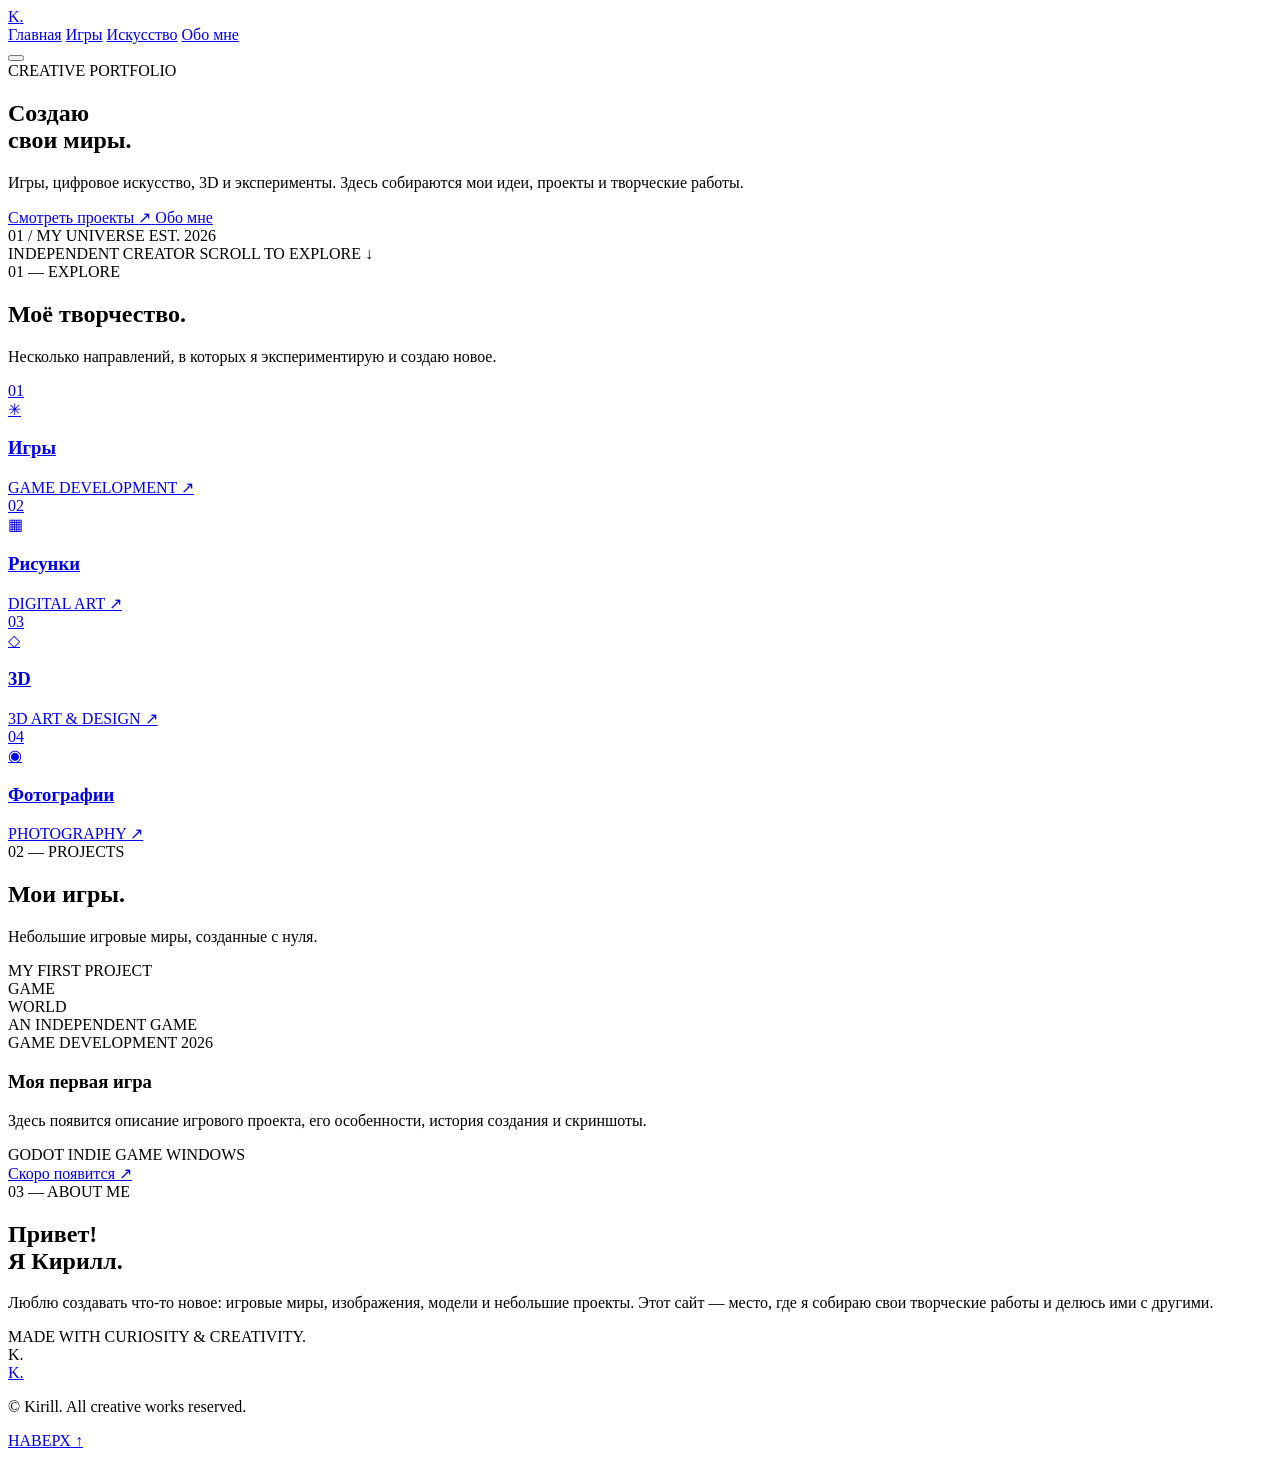
==== index.html @ c707ecc8 "Add files via upload" ====
<!DOCTYPE html>
<html lang="ru">
<head>
    <meta charset="UTF-8">
    <meta name="viewport" content="width=device-width, initial-scale=1.0">

    <title>Kirill — Creative Portfolio</title>
    <meta name="description" content="Игры, цифровое искусство, 3D и фотографии. Творческое портфолио Кирилла.">

    <link rel="stylesheet" href="style.css">
    <script src="script.js" defer></script>
</head>

<body>

    <header class="header">
        <a href="#" class="logo">K<span>.</span></a>

        <nav class="navigation" id="navigation">
            <a href="#home">Главная</a>
            <a href="#games">Игры</a>
            <a href="#art">Искусство</a>
            <a href="#about">Обо мне</a>
        </nav>

        <button class="menu-toggle" id="menuToggle" aria-label="Открыть меню">
            <span></span>
            <span></span>
        </button>
    </header>


    <main>

        <!-- ГЛАВНАЯ -->

        <section class="hero" id="home">

            <div class="hero-content">

                <div class="eyebrow">
                    <span class="status-dot"></span>
                    CREATIVE PORTFOLIO
                </div>

                <h1>
                    Создаю<br>
                    <span>свои миры.</span>
                </h1>

                <p class="hero-description">
                    Игры, цифровое искусство, 3D и эксперименты.
                    Здесь собираются мои идеи, проекты и творческие работы.
                </p>

                <div class="hero-buttons">
                    <a href="#games" class="button button-primary">
                        Смотреть проекты <span>↗</span>
                    </a>

                    <a href="#about" class="button button-secondary">
                        Обо мне
                    </a>
                </div>

            </div>

            <div class="hero-art">
                <div class="art-orbit orbit-one"></div>
                <div class="art-orbit orbit-two"></div>

                <div class="art-sphere">
                    <div class="sphere-light"></div>
                </div>

                <div class="art-caption">
                    <span>01 / MY UNIVERSE</span>
                    <span>EST. 2026</span>
                </div>
            </div>

            <div class="hero-bottom">
                <span>INDEPENDENT CREATOR</span>
                <span>SCROLL TO EXPLORE ↓</span>
            </div>

        </section>


        <!-- НАПРАВЛЕНИЯ -->

        <section class="section" id="art">

            <div class="section-heading">
                <div>
                    <span class="section-label">01 — EXPLORE</span>
                    <h2>Моё творчество<span>.</span></h2>
                </div>

                <p>
                    Несколько направлений, в которых
                    я экспериментирую и создаю новое.
                </p>
            </div>


            <div class="category-grid">

                <a href="#games" class="category-card category-games">
                    <div class="category-number">01</div>
                    <div class="category-symbol">✳</div>
                    <div class="category-info">
                        <h3>Игры</h3>
                        <span>GAME DEVELOPMENT ↗</span>
                    </div>
                </a>

                <a href="#art" class="category-card category-pixel">
                    <div class="category-number">02</div>
                    <div class="category-symbol">▦</div>
                    <div class="category-info">
                        <h3>Рисунки</h3>
                        <span>DIGITAL ART ↗</span>
                    </div>
                </a>

                <a href="#art" class="category-card category-3d">
                    <div class="category-number">03</div>
                    <div class="category-symbol">◇</div>
                    <div class="category-info">
                        <h3>3D</h3>
                        <span>3D ART & DESIGN ↗</span>
                    </div>
                </a>

                <a href="#art" class="category-card category-photo">
                    <div class="category-number">04</div>
                    <div class="category-symbol">◉</div>
                    <div class="category-info">
                        <h3>Фотографии</h3>
                        <span>PHOTOGRAPHY ↗</span>
                    </div>
                </a>

            </div>

        </section>


        <!-- ИГРЫ -->

        <section class="section games-section" id="games">

            <div class="section-heading">
                <div>
                    <span class="section-label">02 — PROJECTS</span>
                    <h2>Мои игры<span>.</span></h2>
                </div>

                <p>
                    Небольшие игровые миры,
                    созданные с нуля.
                </p>
            </div>


            <article class="game-card">

                <div class="game-preview">
                    <div class="game-preview-content">
                        <span class="preview-label">MY FIRST PROJECT</span>
                        <div class="preview-title">GAME<br>WORLD</div>
                        <span class="preview-subtitle">AN INDEPENDENT GAME</span>
                    </div>
                </div>

                <div class="game-info">

                    <div class="game-meta">
                        <span>GAME DEVELOPMENT</span>
                        <span>2026</span>
                    </div>

                    <h3>Моя первая игра</h3>

                    <p>
                        Здесь появится описание игрового проекта,
                        его особенности, история создания и скриншоты.
                    </p>

                    <div class="game-tags">
                        <span>GODOT</span>
                        <span>INDIE GAME</span>
                        <span>WINDOWS</span>
                    </div>

                    <a href="#" class="text-link">
                        Скоро появится <span>↗</span>
                    </a>

                </div>

            </article>

        </section>


        <!-- ОБО МНЕ -->

        <section class="about-section" id="about">

            <div class="about-content">

                <span class="section-label">03 — ABOUT ME</span>

                <h2>
                    Привет!<br>
                    Я <span>Кирилл.</span>
                </h2>

                <p>
                    Люблю создавать что-то новое:
                    игровые миры, изображения, модели и небольшие проекты.
                    Этот сайт — место, где я собираю свои творческие работы
                    и делюсь ими с другими.
                </p>

                <div class="about-note">
                    MADE WITH CURIOSITY & CREATIVITY.
                </div>

            </div>

            <div class="about-decoration">
                <div class="decoration-circle">K.</div>
            </div>

        </section>

    </main>


    <!-- ПОДВАЛ -->

    <footer class="footer">

        <a href="#home" class="logo">K<span>.</span></a>

        <p>© <span id="year"></span> Kirill. All creative works reserved.</p>

        <a href="#home" class="back-top">НАВЕРХ ↑</a>

    </footer>

</body>
</html>
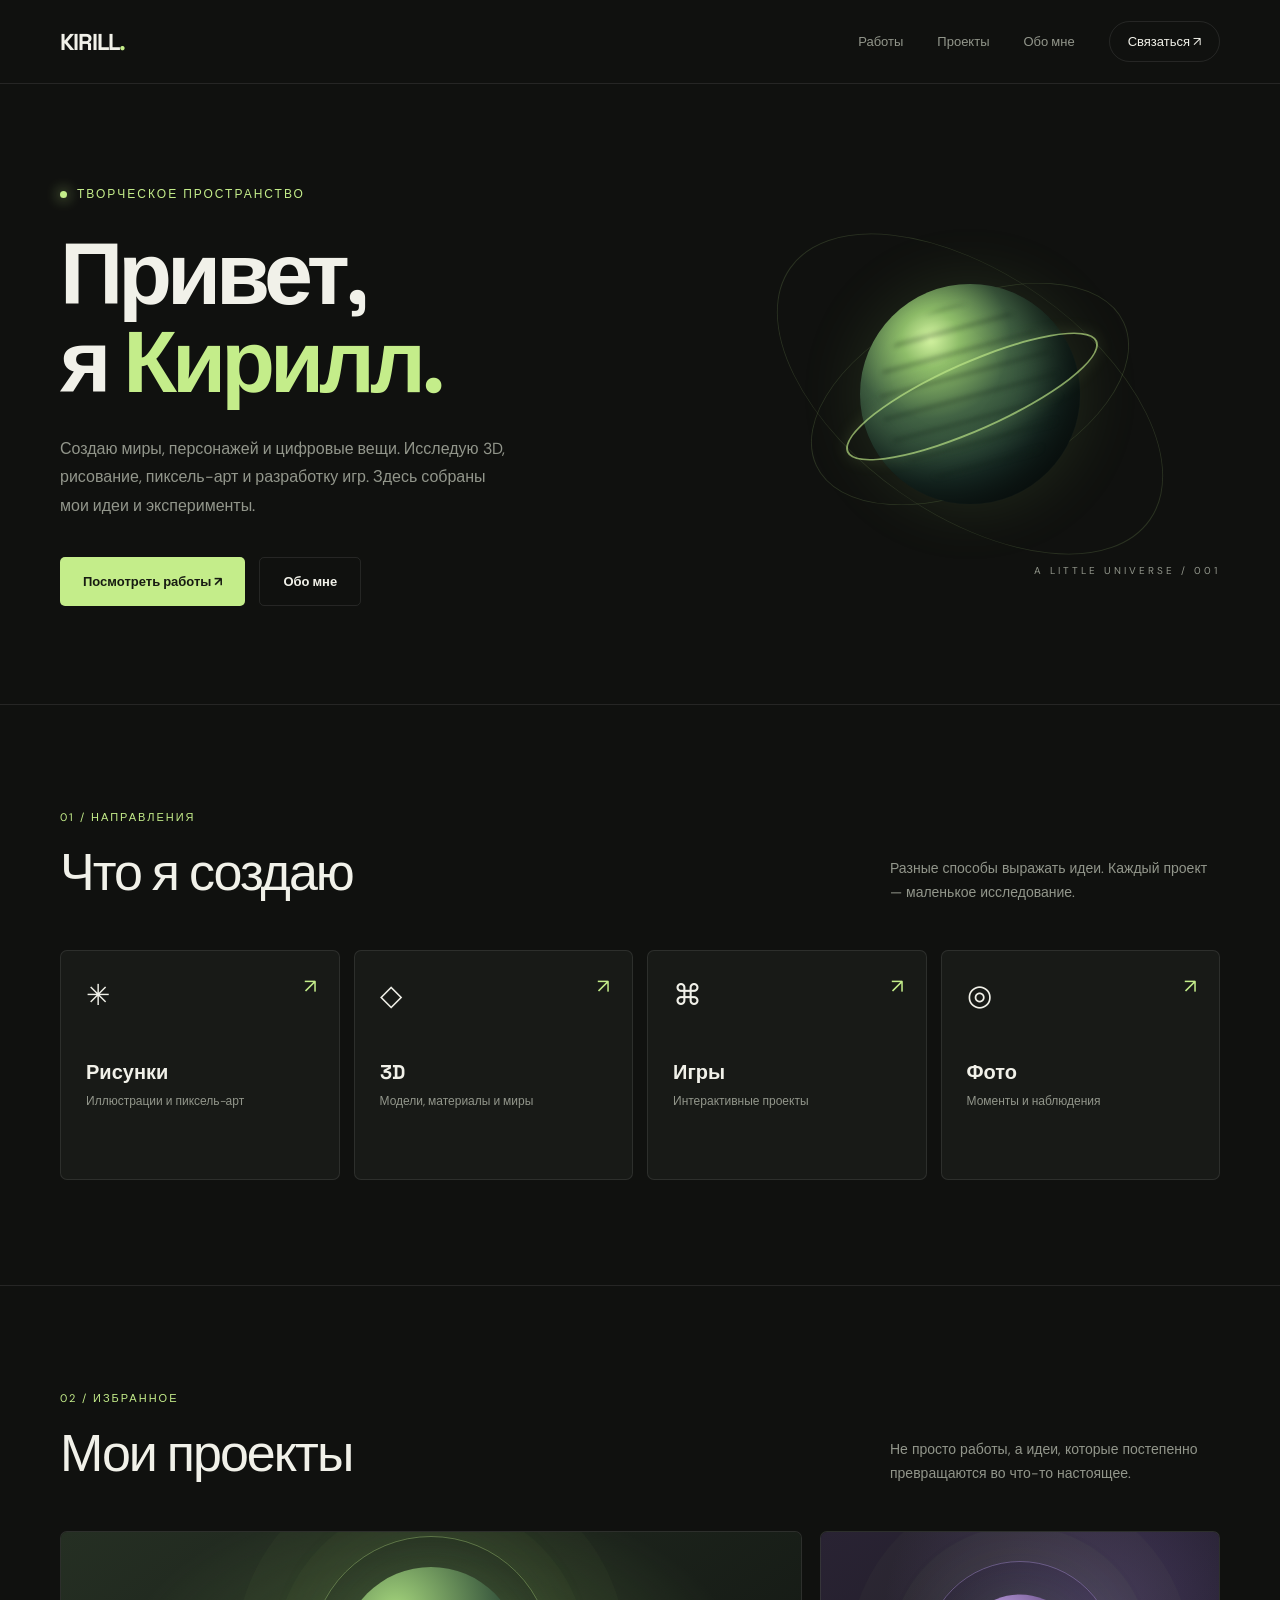
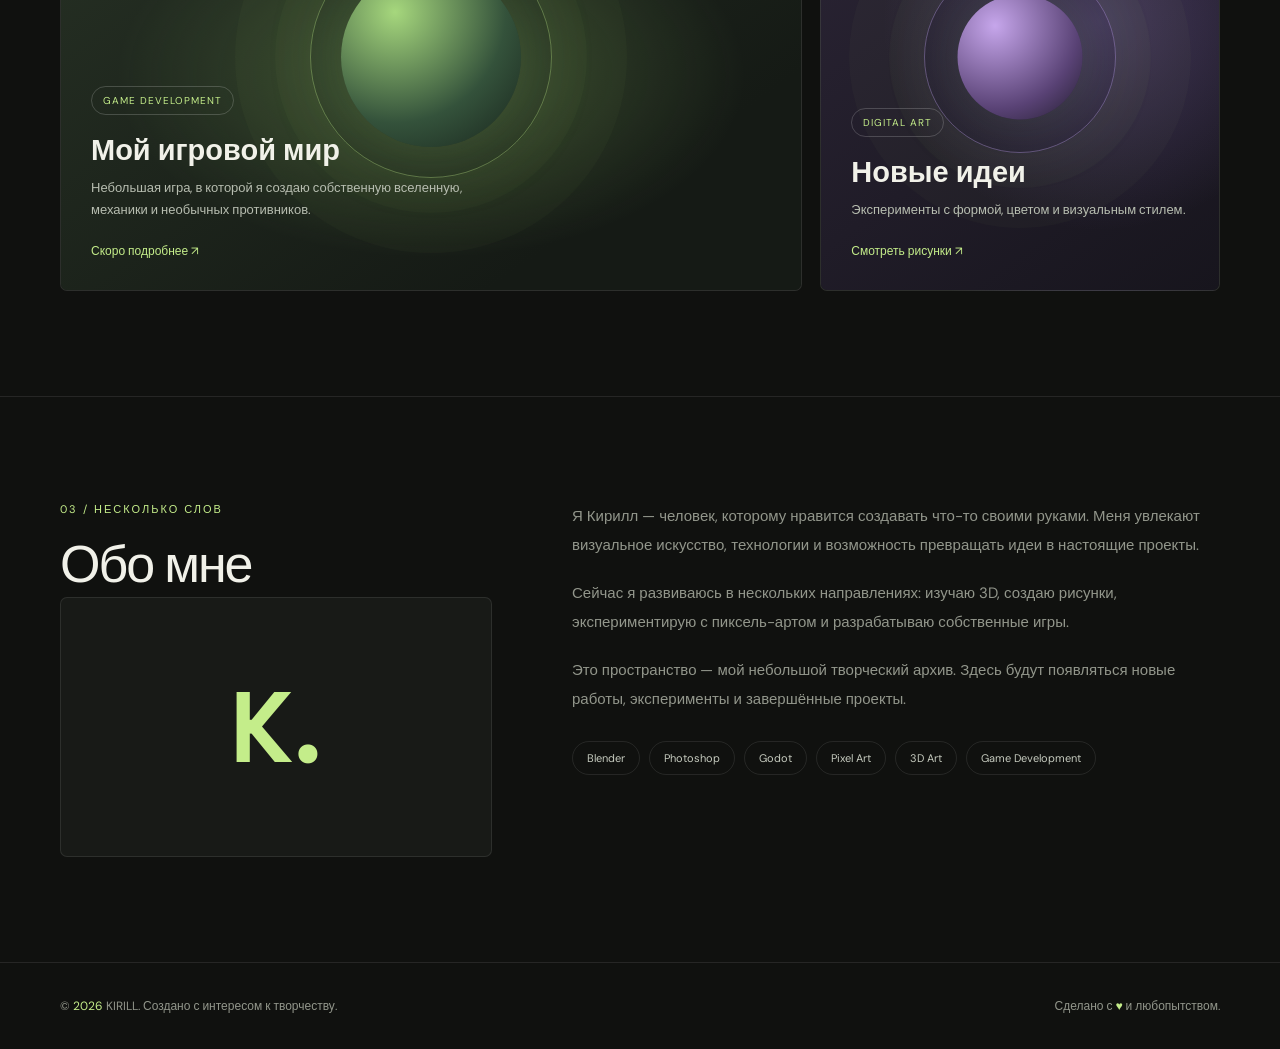
==== commit 228ac8bd: "Create index.html" ====
--- a/index.html
+++ b/index.html
@@ -1,257 +1,924 @@
-
-<!DOCTYPE html>
-<html lang="ru">
-<head>
-    <meta charset="UTF-8">
-    <meta name="viewport" content="width=device-width, initial-scale=1.0">
-
-    <title>Kirill — Creative Portfolio</title>
-    <meta name="description" content="Игры, цифровое искусство, 3D и фотографии. Творческое портфолио Кирилла.">
-
-    <link rel="stylesheet" href="style.css">
-    <script src="script.js" defer></script>
-</head>
-
-<body>
-
-    <header class="header">
-        <a href="#" class="logo">K<span>.</span></a>
-
-        <nav class="navigation" id="navigation">
-            <a href="#home">Главная</a>
-            <a href="#games">Игры</a>
-            <a href="#art">Искусство</a>
-            <a href="#about">Обо мне</a>
-        </nav>
-
-        <button class="menu-toggle" id="menuToggle" aria-label="Открыть меню">
-            <span></span>
-            <span></span>
-        </button>
-    </header>
-
-
-    <main>
-
-        <!-- ГЛАВНАЯ -->
-
-        <section class="hero" id="home">
-
-            <div class="hero-content">
-
-                <div class="eyebrow">
-                    <span class="status-dot"></span>
-                    CREATIVE PORTFOLIO
-                </div>
-
-                <h1>
-                    Создаю<br>
-                    <span>свои миры.</span>
-                </h1>
-
-                <p class="hero-description">
-                    Игры, цифровое искусство, 3D и эксперименты.
-                    Здесь собираются мои идеи, проекты и творческие работы.
-                </p>
-
-                <div class="hero-buttons">
-                    <a href="#games" class="button button-primary">
-                        Смотреть проекты <span>↗</span>
-                    </a>
-
-                    <a href="#about" class="button button-secondary">
-                        Обо мне
-                    </a>
-                </div>
-
-            </div>
-
-            <div class="hero-art">
-                <div class="art-orbit orbit-one"></div>
-                <div class="art-orbit orbit-two"></div>
-
-                <div class="art-sphere">
-                    <div class="sphere-light"></div>
-                </div>
-
-                <div class="art-caption">
-                    <span>01 / MY UNIVERSE</span>
-                    <span>EST. 2026</span>
-                </div>
-            </div>
-
-            <div class="hero-bottom">
-                <span>INDEPENDENT CREATOR</span>
-                <span>SCROLL TO EXPLORE ↓</span>
-            </div>
-
-        </section>
-
-
-        <!-- НАПРАВЛЕНИЯ -->
-
-        <section class="section" id="art">
-
-            <div class="section-heading">
-                <div>
-                    <span class="section-label">01 — EXPLORE</span>
-                    <h2>Моё творчество<span>.</span></h2>
-                </div>
-
-                <p>
-                    Несколько направлений, в которых
-                    я экспериментирую и создаю новое.
-                </p>
-            </div>
-
-
-            <div class="category-grid">
-
-                <a href="#games" class="category-card category-games">
-                    <div class="category-number">01</div>
-                    <div class="category-symbol">✳</div>
-                    <div class="category-info">
-                        <h3>Игры</h3>
-                        <span>GAME DEVELOPMENT ↗</span>
-                    </div>
-                </a>
-
-                <a href="#art" class="category-card category-pixel">
-                    <div class="category-number">02</div>
-                    <div class="category-symbol">▦</div>
-                    <div class="category-info">
-                        <h3>Рисунки</h3>
-                        <span>DIGITAL ART ↗</span>
-                    </div>
-                </a>
-
-                <a href="#art" class="category-card category-3d">
-                    <div class="category-number">03</div>
-                    <div class="category-symbol">◇</div>
-                    <div class="category-info">
-                        <h3>3D</h3>
-                        <span>3D ART & DESIGN ↗</span>
-                    </div>
-                </a>
-
-                <a href="#art" class="category-card category-photo">
-                    <div class="category-number">04</div>
-                    <div class="category-symbol">◉</div>
-                    <div class="category-info">
-                        <h3>Фотографии</h3>
-                        <span>PHOTOGRAPHY ↗</span>
-                    </div>
-                </a>
-
-            </div>
-
-        </section>
-
-
-        <!-- ИГРЫ -->
-
-        <section class="section games-section" id="games">
-
-            <div class="section-heading">
-                <div>
-                    <span class="section-label">02 — PROJECTS</span>
-                    <h2>Мои игры<span>.</span></h2>
-                </div>
-
-                <p>
-                    Небольшие игровые миры,
-                    созданные с нуля.
-                </p>
-            </div>
-
-
-            <article class="game-card">
-
-                <div class="game-preview">
-                    <div class="game-preview-content">
-                        <span class="preview-label">MY FIRST PROJECT</span>
-                        <div class="preview-title">GAME<br>WORLD</div>
-                        <span class="preview-subtitle">AN INDEPENDENT GAME</span>
-                    </div>
-                </div>
-
-                <div class="game-info">
-
-                    <div class="game-meta">
-                        <span>GAME DEVELOPMENT</span>
-                        <span>2026</span>
-                    </div>
-
-                    <h3>Моя первая игра</h3>
-
-                    <p>
-                        Здесь появится описание игрового проекта,
-                        его особенности, история создания и скриншоты.
-                    </p>
-
-                    <div class="game-tags">
-                        <span>GODOT</span>
-                        <span>INDIE GAME</span>
-                        <span>WINDOWS</span>
-                    </div>
-
-                    <a href="#" class="text-link">
-                        Скоро появится <span>↗</span>
-                    </a>
-
-                </div>
-
-            </article>
-
-        </section>
-
-
-        <!-- ОБО МНЕ -->
-
-        <section class="about-section" id="about">
-
-            <div class="about-content">
-
-                <span class="section-label">03 — ABOUT ME</span>
-
-                <h2>
-                    Привет!<br>
-                    Я <span>Кирилл.</span>
-                </h2>
-
-                <p>
-                    Люблю создавать что-то новое:
-                    игровые миры, изображения, модели и небольшие проекты.
-                    Этот сайт — место, где я собираю свои творческие работы
-                    и делюсь ими с другими.
-                </p>
-
-                <div class="about-note">
-                    MADE WITH CURIOSITY & CREATIVITY.
-                </div>
-
-            </div>
-
-            <div class="about-decoration">
-                <div class="decoration-circle">K.</div>
-            </div>
-
-        </section>
-
-    </main>
-
-
-    <!-- ПОДВАЛ -->
-
-    <footer class="footer">
-
-        <a href="#home" class="logo">K<span>.</span></a>
-
-        <p>© <span id="year"></span> Kirill. All creative works reserved.</p>
-
-        <a href="#home" class="back-top">НАВЕРХ ↑</a>
-
-    </footer>
-
-</body>
-</html>
+
+<!DOCTYPE html>
+<html lang="ru">
+<head>
+    <meta charset="UTF-8">
+    <meta name="viewport" content="width=device-width, initial-scale=1.0">
+    <meta name="description" content="Творческое портфолио Кирилла — игры, 3D, рисунки и эксперименты.">
+    <title>Кирилл — творческое портфолио</title>
+
+    <link rel="preconnect" href="https://fonts.googleapis.com">
+    <link rel="preconnect" href="https://fonts.gstatic.com" crossorigin>
+    <link href="https://fonts.googleapis.com/css2?family=DM+Sans:wght@400;500;600;700&family=Space+Grotesk:wght@400;500;600;700&display=swap" rel="stylesheet">
+
+    <style>
+        :root {
+            --bg: #10110f;
+            --surface: #181a17;
+            --surface-light: #20231e;
+            --text: #f1f1e9;
+            --muted: #92968b;
+            --accent: #c4ed8a;
+            --border: rgba(255,255,255,0.09);
+        }
+
+        * {
+            margin: 0;
+            padding: 0;
+            box-sizing: border-box;
+        }
+
+        html {
+            scroll-behavior: smooth;
+        }
+
+        body {
+            background: var(--bg);
+            color: var(--text);
+            font-family: 'DM Sans', sans-serif;
+            overflow-x: hidden;
+        }
+
+        a {
+            color: inherit;
+            text-decoration: none;
+        }
+
+        button {
+            font: inherit;
+        }
+
+        .container {
+            width: min(1160px, calc(100% - 48px));
+            margin: 0 auto;
+        }
+
+        /* HEADER */
+
+        header {
+            height: 84px;
+            display: flex;
+            align-items: center;
+            border-bottom: 1px solid var(--border);
+        }
+
+        .nav {
+            display: flex;
+            justify-content: space-between;
+            align-items: center;
+        }
+
+        .logo {
+            font-family: 'Space Grotesk', sans-serif;
+            font-size: 23px;
+            font-weight: 700;
+            letter-spacing: -1px;
+        }
+
+        .logo span {
+            color: var(--accent);
+        }
+
+        .nav-links {
+            display: flex;
+            align-items: center;
+            gap: 34px;
+        }
+
+        .nav-links a {
+            color: var(--muted);
+            font-size: 13px;
+            transition: .2s;
+        }
+
+        .nav-links a:hover {
+            color: var(--accent);
+        }
+
+        .nav-contact {
+            padding: 11px 18px;
+            border: 1px solid var(--border);
+            border-radius: 30px;
+            color: var(--text) !important;
+        }
+
+        .menu-button {
+            display: none;
+            background: none;
+            color: var(--text);
+            border: 0;
+            font-size: 26px;
+            cursor: pointer;
+        }
+
+        /* HERO */
+
+        .hero {
+            min-height: 620px;
+            display: grid;
+            grid-template-columns: 1.1fr .9fr;
+            align-items: center;
+            gap: 50px;
+            padding: 90px 0;
+        }
+
+        .eyebrow {
+            display: inline-flex;
+            align-items: center;
+            gap: 10px;
+            color: var(--accent);
+            font-size: 12px;
+            letter-spacing: 2px;
+            text-transform: uppercase;
+            margin-bottom: 28px;
+        }
+
+        .eyebrow::before {
+            content: "";
+            width: 7px;
+            height: 7px;
+            border-radius: 50%;
+            background: var(--accent);
+            box-shadow: 0 0 14px var(--accent);
+        }
+
+        h1 {
+            font-family: 'Space Grotesk', sans-serif;
+            font-size: clamp(52px, 7vw, 88px);
+            line-height: .99;
+            letter-spacing: -5px;
+            font-weight: 600;
+        }
+
+        h1 span {
+            color: var(--accent);
+        }
+
+        .hero-description {
+            max-width: 450px;
+            color: var(--muted);
+            font-size: 16px;
+            line-height: 1.8;
+            margin-top: 30px;
+        }
+
+        .hero-actions {
+            display: flex;
+            gap: 14px;
+            margin-top: 36px;
+            flex-wrap: wrap;
+        }
+
+        .button {
+            display: inline-flex;
+            align-items: center;
+            justify-content: center;
+            padding: 15px 23px;
+            border-radius: 5px;
+            font-size: 13px;
+            font-weight: 700;
+            transition: .25s;
+        }
+
+        .button-primary {
+            background: var(--accent);
+            color: #171b12;
+        }
+
+        .button-primary:hover {
+            background: #d7ff9e;
+            transform: translateY(-3px);
+        }
+
+        .button-secondary {
+            border: 1px solid var(--border);
+            color: var(--text);
+        }
+
+        .button-secondary:hover {
+            border-color: var(--accent);
+            color: var(--accent);
+        }
+
+        /* HERO ART */
+
+        .hero-art {
+            position: relative;
+            height: 390px;
+            display: flex;
+            align-items: center;
+            justify-content: center;
+        }
+
+        .orbit {
+            position: absolute;
+            width: 340px;
+            height: 340px;
+            border: 1px solid rgba(196,237,138,.15);
+            border-radius: 50%;
+            transform: rotate(-25deg) scaleY(.55);
+        }
+
+        .orbit-two {
+            width: 440px;
+            height: 440px;
+            transform: rotate(35deg) scaleY(.55);
+        }
+
+        .planet {
+            position: relative;
+            width: 220px;
+            height: 220px;
+            border-radius: 50%;
+            background:
+                radial-gradient(circle at 32% 25%, #d5f5a2 0%, #8ebd69 13%, #426344 36%, #1c332c 65%, #111b1a 100%);
+            box-shadow:
+                inset -25px -20px 45px rgba(0,0,0,.65),
+                0 0 65px rgba(154,215,112,.13);
+            animation: float 7s ease-in-out infinite;
+        }
+
+        .planet::before {
+            content: "";
+            position: absolute;
+            inset: 20px;
+            border-radius: 50%;
+            background: repeating-linear-gradient(
+                165deg,
+                transparent 0 18px,
+                rgba(15,30,21,.25) 19px 23px
+            );
+            filter: blur(2px);
+        }
+
+        .planet::after {
+            content: "";
+            position: absolute;
+            width: 270px;
+            height: 65px;
+            border: 2px solid rgba(196,237,138,.65);
+            border-radius: 50%;
+            left: -25px;
+            top: 78px;
+            transform: rotate(-24deg);
+            box-shadow: 0 0 18px rgba(196,237,138,.12);
+        }
+
+        .planet-label {
+            position: absolute;
+            bottom: 12px;
+            right: 0;
+            color: var(--muted);
+            font-size: 10px;
+            letter-spacing: 3px;
+        }
+
+        @keyframes float {
+            0%, 100% { transform: translateY(0) rotate(-5deg); }
+            50% { transform: translateY(-18px) rotate(5deg); }
+        }
+
+        /* SECTION */
+
+        section {
+            padding: 105px 0;
+            border-top: 1px solid var(--border);
+        }
+
+        .section-top {
+            display: flex;
+            justify-content: space-between;
+            align-items: end;
+            gap: 25px;
+            margin-bottom: 45px;
+        }
+
+        .section-number {
+            color: var(--accent);
+            font-size: 11px;
+            letter-spacing: 2px;
+            margin-bottom: 15px;
+        }
+
+        h2 {
+            font-family: 'Space Grotesk', sans-serif;
+            font-size: clamp(34px, 5vw, 52px);
+            letter-spacing: -2px;
+            font-weight: 500;
+        }
+
+        .section-description {
+            color: var(--muted);
+            font-size: 14px;
+            max-width: 330px;
+            line-height: 1.7;
+        }
+
+        /* CATEGORY CARDS */
+
+        .category-grid {
+            display: grid;
+            grid-template-columns: repeat(4, 1fr);
+            gap: 14px;
+        }
+
+        .category {
+            min-height: 230px;
+            position: relative;
+            overflow: hidden;
+            padding: 25px;
+            border: 1px solid var(--border);
+            border-radius: 7px;
+            background: var(--surface);
+            transition: .3s;
+        }
+
+        .category:hover {
+            border-color: rgba(196,237,138,.55);
+            transform: translateY(-6px);
+            background: var(--surface-light);
+        }
+
+        .category-icon {
+            font-size: 29px;
+            margin-bottom: 45px;
+        }
+
+        .category h3 {
+            font-family: 'Space Grotesk', sans-serif;
+            font-size: 20px;
+            margin-bottom: 8px;
+        }
+
+        .category p {
+            font-size: 12px;
+            color: var(--muted);
+        }
+
+        .category-arrow {
+            position: absolute;
+            top: 22px;
+            right: 22px;
+            color: var(--accent);
+            font-size: 20px;
+            transition: .2s;
+        }
+
+        .category:hover .category-arrow {
+            transform: translate(4px, -4px);
+        }
+
+        /* PROJECTS */
+
+        .projects {
+            display: grid;
+            grid-template-columns: 1.3fr .7fr;
+            gap: 18px;
+        }
+
+        .project {
+            min-height: 360px;
+            position: relative;
+            overflow: hidden;
+            background: var(--surface);
+            border: 1px solid var(--border);
+            border-radius: 7px;
+            padding: 30px;
+            display: flex;
+            flex-direction: column;
+            justify-content: end;
+        }
+
+        .project-visual {
+            position: absolute;
+            inset: 0;
+            overflow: hidden;
+            background:
+                radial-gradient(ellipse at 50% 40%, rgba(121,166,90,.35), transparent 60%),
+                linear-gradient(145deg, #252f23, #151a15 75%);
+        }
+
+        .project-visual::before {
+            content: "";
+            position: absolute;
+            width: 240px;
+            height: 240px;
+            border-radius: 50%;
+            border: 1px solid rgba(196,237,138,.35);
+            left: 50%;
+            top: 35%;
+            transform: translate(-50%, -50%);
+            box-shadow:
+                0 0 0 35px rgba(196,237,138,.025),
+                0 0 0 75px rgba(196,237,138,.025);
+        }
+
+        .project-visual::after {
+            content: "";
+            position: absolute;
+            width: 180px;
+            height: 180px;
+            border-radius: 50%;
+            left: 50%;
+            top: 35%;
+            transform: translate(-50%, -50%);
+            background: radial-gradient(circle at 30% 25%, #a6d77d, #34523b 60%, #18241c);
+            box-shadow: 0 0 80px rgba(142,196,105,.2);
+        }
+
+        .project-content {
+            position: relative;
+            z-index: 1;
+        }
+
+        .project-tag {
+            display: inline-block;
+            padding: 7px 11px;
+            border: 1px solid rgba(255,255,255,.18);
+            border-radius: 30px;
+            color: var(--accent);
+            font-size: 10px;
+            letter-spacing: 1px;
+            margin-bottom: 16px;
+        }
+
+        .project h3 {
+            font-family: 'Space Grotesk', sans-serif;
+            font-size: 29px;
+            margin-bottom: 9px;
+        }
+
+        .project p {
+            color: #b7bdb0;
+            font-size: 13px;
+            line-height: 1.7;
+            max-width: 430px;
+        }
+
+        .project-link {
+            display: inline-block;
+            margin-top: 22px;
+            color: var(--accent);
+            font-size: 12px;
+        }
+
+        .project-link:hover {
+            text-decoration: underline;
+        }
+
+        .project-small {
+            background:
+                radial-gradient(circle at 70% 25%, rgba(124,100,177,.35), transparent 45%),
+                var(--surface);
+        }
+
+        .project-small .project-visual {
+            background:
+                radial-gradient(ellipse at 70% 25%, rgba(131,106,183,.35), transparent 55%),
+                linear-gradient(145deg, #292333, #17151d);
+        }
+
+        .project-small .project-visual::before {
+            border-color: rgba(184,156,230,.4);
+            width: 190px;
+            height: 190px;
+        }
+
+        .project-small .project-visual::after {
+            width: 125px;
+            height: 125px;
+            background: radial-gradient(circle at 30% 25%, #c6a6eb, #594275 65%, #211c2c);
+        }
+
+        /* ABOUT */
+
+        .about-grid {
+            display: grid;
+            grid-template-columns: .8fr 1.2fr;
+            gap: 80px;
+            align-items: start;
+        }
+
+        .about-mark {
+            min-height: 260px;
+            background: var(--surface);
+            border: 1px solid var(--border);
+            border-radius: 7px;
+            display: flex;
+            align-items: center;
+            justify-content: center;
+            font-family: 'Space Grotesk', sans-serif;
+            font-size: 100px;
+            font-weight: 700;
+            color: var(--accent);
+        }
+
+        .about-text {
+            color: var(--muted);
+            font-size: 15px;
+            line-height: 1.9;
+        }
+
+        .about-text p + p {
+            margin-top: 20px;
+        }
+
+        .skills {
+            display: flex;
+            flex-wrap: wrap;
+            gap: 9px;
+            margin-top: 28px;
+        }
+
+        .skill {
+            border: 1px solid var(--border);
+            padding: 9px 14px;
+            border-radius: 30px;
+            font-size: 11px;
+            color: #c6cbbf;
+        }
+
+        /* FOOTER */
+
+        footer {
+            border-top: 1px solid var(--border);
+            padding: 35px 0;
+        }
+
+        .footer-content {
+            display: flex;
+            justify-content: space-between;
+            gap: 20px;
+            color: var(--muted);
+            font-size: 12px;
+        }
+
+        .footer-content span {
+            color: var(--accent);
+        }
+
+        /* RESPONSIVE */
+
+        @media (max-width: 850px) {
+            .hero {
+                grid-template-columns: 1fr;
+                padding: 75px 0 50px;
+                gap: 15px;
+            }
+
+            .hero-art {
+                height: 330px;
+            }
+
+            .category-grid {
+                grid-template-columns: repeat(2, 1fr);
+            }
+
+            .projects {
+                grid-template-columns: 1fr;
+            }
+
+            .about-grid {
+                grid-template-columns: 1fr;
+                gap: 30px;
+            }
+
+            .about-mark {
+                min-height: 190px;
+            }
+        }
+
+        @media (max-width: 600px) {
+            .container {
+                width: min(100% - 32px, 1160px);
+            }
+
+            header {
+                height: 70px;
+            }
+
+            .menu-button {
+                display: block;
+            }
+
+            .nav-links {
+                display: none;
+                position: absolute;
+                top: 70px;
+                left: 0;
+                right: 0;
+                z-index: 10;
+                background: #181a17;
+                border-bottom: 1px solid var(--border);
+                padding: 25px;
+                flex-direction: column;
+                align-items: flex-start;
+                gap: 22px;
+            }
+
+            .nav-links.open {
+                display: flex;
+            }
+
+            .hero {
+                min-height: auto;
+                padding: 75px 0 35px;
+            }
+
+            h1 {
+                font-size: 57px;
+                letter-spacing: -3px;
+            }
+
+            .hero-description {
+                font-size: 14px;
+            }
+
+            .hero-art {
+                height: 290px;
+            }
+
+            .planet {
+                width: 175px;
+                height: 175px;
+            }
+
+            .planet::after {
+                width: 220px;
+                height: 55px;
+                top: 60px;
+                left: -22px;
+            }
+
+            .orbit {
+                width: 280px;
+                height: 280px;
+            }
+
+            .orbit-two {
+                width: 340px;
+                height: 340px;
+            }
+
+            section {
+                padding: 75px 0;
+            }
+
+            .section-top {
+                flex-direction: column;
+                align-items: flex-start;
+            }
+
+            .category-grid {
+                gap: 10px;
+            }
+
+            .category {
+                min-height: 190px;
+                padding: 18px;
+            }
+
+            .category-icon {
+                margin-bottom: 30px;
+            }
+
+            .project {
+                min-height: 340px;
+                padding: 22px;
+            }
+
+            .footer-content {
+                flex-direction: column;
+            }
+        }
+    </style>
+</head>
+
+<body>
+
+<header>
+    <div class="container nav">
+        <a href="#" class="logo">KIRILL<span>.</span></a>
+
+        <button class="menu-button" id="menuButton" aria-label="Открыть меню">☰</button>
+
+        <nav class="nav-links" id="navLinks">
+            <a href="#work">Работы</a>
+            <a href="#projects">Проекты</a>
+            <a href="#about">Обо мне</a>
+            <a href="mailto:your-email@example.com" class="nav-contact">Связаться ↗</a>
+        </nav>
+    </div>
+</header>
+
+<main>
+
+    <!-- HERO -->
+
+    <div class="container">
+        <section class="hero" style="border: none;">
+            <div>
+                <div class="eyebrow">Творческое пространство</div>
+
+                <h1>
+                    Привет,<br>
+                    я <span>Кирилл.</span>
+                </h1>
+
+                <p class="hero-description">
+                    Создаю миры, персонажей и цифровые вещи.
+                    Исследую 3D, рисование, пиксель-арт и разработку игр.
+                    Здесь собраны мои идеи и эксперименты.
+                </p>
+
+                <div class="hero-actions">
+                    <a href="#work" class="button button-primary">Посмотреть работы ↗</a>
+                    <a href="#about" class="button button-secondary">Обо мне</a>
+                </div>
+            </div>
+
+            <div class="hero-art">
+                <div class="orbit"></div>
+                <div class="orbit orbit-two"></div>
+                <div class="planet"></div>
+                <div class="planet-label">A LITTLE UNIVERSE / 001</div>
+            </div>
+        </section>
+    </div>
+
+    <!-- WORK -->
+
+    <section id="work">
+        <div class="container">
+            <div class="section-top">
+                <div>
+                    <div class="section-number">01 / НАПРАВЛЕНИЯ</div>
+                    <h2>Что я создаю</h2>
+                </div>
+
+                <p class="section-description">
+                    Разные способы выражать идеи.
+                    Каждый проект — маленькое исследование.
+                </p>
+            </div>
+
+            <div class="category-grid">
+
+                <a href="art/gallery.html" class="category">
+                    <div class="category-arrow">↗</div>
+                    <div class="category-icon">✳</div>
+                    <h3>Рисунки</h3>
+                    <p>Иллюстрации и пиксель-арт</p>
+                </a>
+
+                <a href="#projects" class="category">
+                    <div class="category-arrow">↗</div>
+                    <div class="category-icon">◇</div>
+                    <h3>3D</h3>
+                    <p>Модели, материалы и миры</p>
+                </a>
+
+                <a href="#projects" class="category">
+                    <div class="category-arrow">↗</div>
+                    <div class="category-icon">⌘</div>
+                    <h3>Игры</h3>
+                    <p>Интерактивные проекты</p>
+                </a>
+
+                <a href="#projects" class="category">
+                    <div class="category-arrow">↗</div>
+                    <div class="category-icon">◎</div>
+                    <h3>Фото</h3>
+                    <p>Моменты и наблюдения</p>
+                </a>
+
+            </div>
+        </div>
+    </section>
+
+    <!-- PROJECTS -->
+
+    <section id="projects">
+        <div class="container">
+            <div class="section-top">
+                <div>
+                    <div class="section-number">02 / ИЗБРАННОЕ</div>
+                    <h2>Мои проекты</h2>
+                </div>
+
+                <p class="section-description">
+                    Не просто работы, а идеи, которые постепенно
+                    превращаются во что-то настоящее.
+                </p>
+            </div>
+
+            <div class="projects">
+
+                <article class="project">
+                    <div class="project-visual"></div>
+
+                    <div class="project-content">
+                        <span class="project-tag">GAME DEVELOPMENT</span>
+                        <h3>Мой игровой мир</h3>
+                        <p>
+                            Небольшая игра, в которой я создаю собственную
+                            вселенную, механики и необычных противников.
+                        </p>
+                        <a href="#" class="project-link">Скоро подробнее ↗</a>
+                    </div>
+                </article>
+
+                <article class="project project-small">
+                    <div class="project-visual"></div>
+
+                    <div class="project-content">
+                        <span class="project-tag">DIGITAL ART</span>
+                        <h3>Новые идеи</h3>
+                        <p>
+                            Эксперименты с формой, цветом и визуальным стилем.
+                        </p>
+                        <a href="art/gallery.html" class="project-link">Смотреть рисунки ↗</a>
+                    </div>
+                </article>
+
+            </div>
+        </div>
+    </section>
+
+    <!-- ABOUT -->
+
+    <section id="about">
+        <div class="container">
+            <div class="about-grid">
+
+                <div>
+                    <div class="section-number">03 / НЕСКОЛЬКО СЛОВ</div>
+                    <h2>Обо мне</h2>
+
+                    <div class="about-mark">K.</div>
+                </div>
+
+                <div>
+                    <div class="about-text">
+                        <p>
+                            Я Кирилл — человек, которому нравится создавать
+                            что-то своими руками. Меня увлекают визуальное
+                            искусство, технологии и возможность превращать
+                            идеи в настоящие проекты.
+                        </p>
+
+                        <p>
+                            Сейчас я развиваюсь в нескольких направлениях:
+                            изучаю 3D, создаю рисунки, экспериментирую
+                            с пиксель-артом и разрабатываю собственные игры.
+                        </p>
+
+                        <p>
+                            Это пространство — мой небольшой творческий архив.
+                            Здесь будут появляться новые работы, эксперименты
+                            и завершённые проекты.
+                        </p>
+                    </div>
+
+                    <div class="skills">
+                        <span class="skill">Blender</span>
+                        <span class="skill">Photoshop</span>
+                        <span class="skill">Godot</span>
+                        <span class="skill">Pixel Art</span>
+                        <span class="skill">3D Art</span>
+                        <span class="skill">Game Development</span>
+                    </div>
+                </div>
+
+            </div>
+        </div>
+    </section>
+
+</main>
+
+<footer>
+    <div class="container footer-content">
+        <div>© <span id="year"></span> KIRILL. Создано с интересом к творчеству.</div>
+        <div>Сделано с <span>♥</span> и любопытством.</div>
+    </div>
+</footer>
+
+<script>
+    const menuButton = document.getElementById('menuButton');
+    const navLinks = document.getElementById('navLinks');
+
+    menuButton.addEventListener('click', () => {
+        navLinks.classList.toggle('open');
+    });
+
+    document.querySelectorAll('.nav-links a').forEach(link => {
+        link.addEventListener('click', () => {
+            navLinks.classList.remove('open');
+        });
+    });
+
+    document.getElementById('year').textContent = new Date().getFullYear();
+</script>
+
+</body>
+</html>
